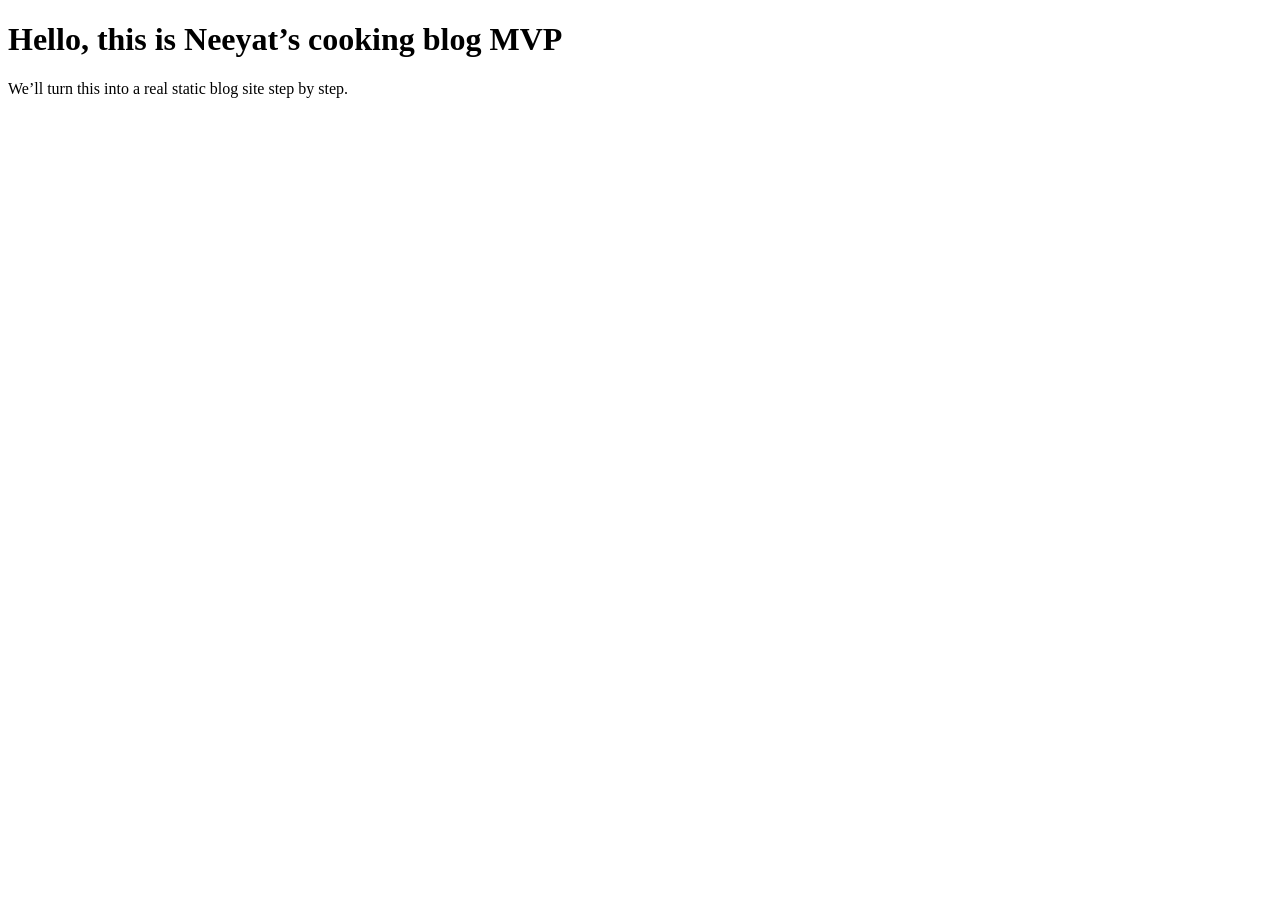
==== index.html @ 7d33772f "add minimal blog homepage" ====
<!DOCTYPE html>
<html lang="en">
<head>
  <meta charset="UTF-8" />
  <title>Neeyat Lotlikar | Cooking Blog</title>
</head>
<body>
  <h1>Hello, this is Neeyat’s cooking blog MVP</h1>
  <p>We’ll turn this into a real static blog site step by step.</p>
</body>
</html>
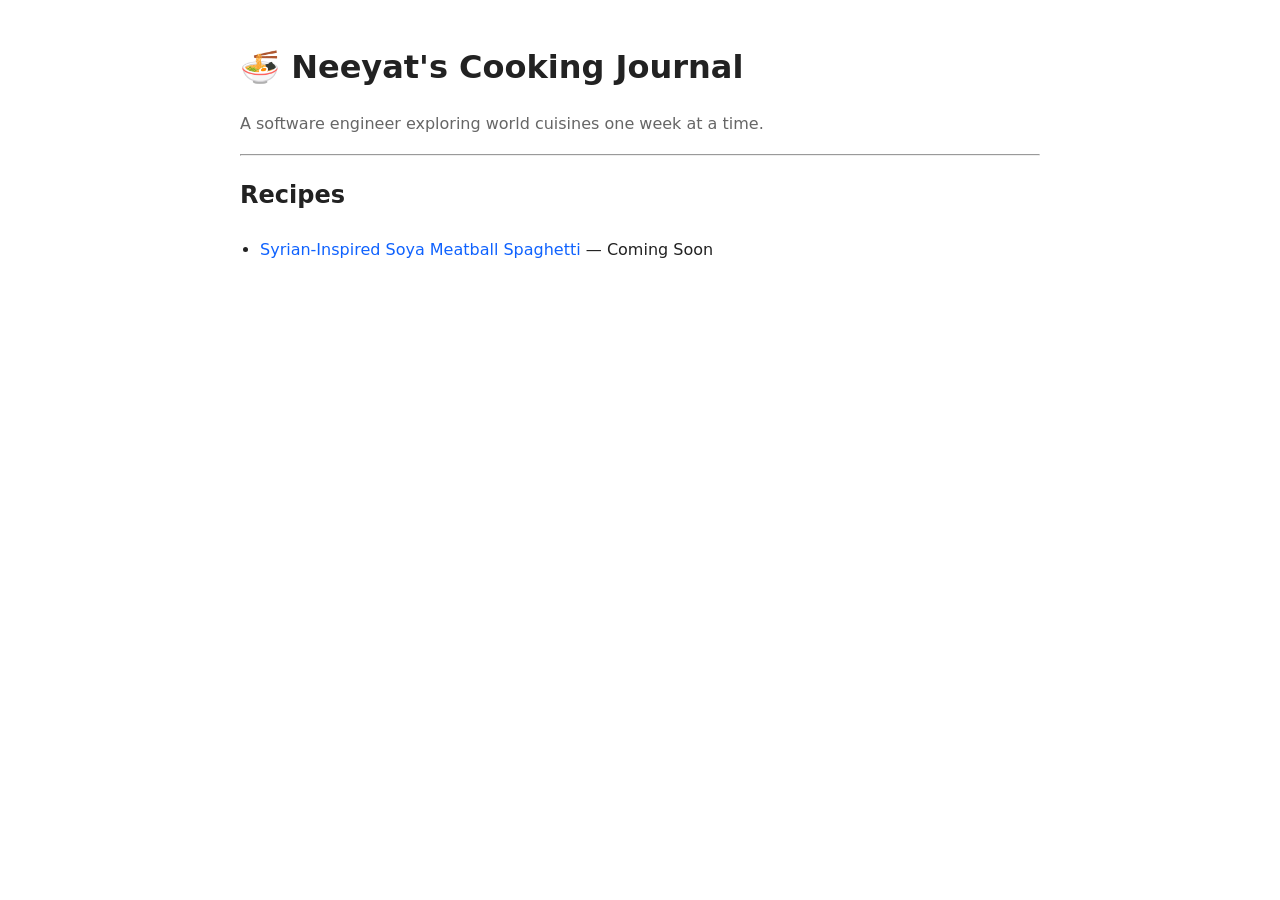
==== commit 26abf15b: "first journal entry added" ====
--- a/index.html
+++ b/index.html
@@ -1,11 +1,32 @@
-<!DOCTYPE html>
+<!doctype html>
 <html lang="en">
-<head>
-  <meta charset="UTF-8" />
-  <title>Neeyat Lotlikar | Cooking Blog</title>
-</head>
-<body>
-  <h1>Hello, this is Neeyat’s cooking blog MVP</h1>
-  <p>We’ll turn this into a real static blog site step by step.</p>
-</body>
+  <head>
+    <meta charset="UTF-8" />
+    <meta name="viewport" content="width=device-width, initial-scale=1.0" />
+    <title>Neeyat's Cooking Journal</title>
+
+    <link rel="stylesheet" href="style.css" />
+  </head>
+  <body>
+    <main>
+      <h1>🍜 Neeyat's Cooking Journal</h1>
+
+      <p class="intro">
+        A software engineer exploring world cuisines one week at a time.
+      </p>
+
+      <hr />
+
+      <h2>Recipes</h2>
+
+      <ul class="recipe-list">
+        <li>
+          <a href="recipes/soya-meatball-spaghetti.html"
+            >Syrian-Inspired Soya Meatball Spaghetti</a
+          >
+          <span>— Coming Soon</span>
+        </li>
+      </ul>
+    </main>
+  </body>
 </html>
--- a/style.css
+++ b/style.css
@@ -0,0 +1,36 @@
+body {
+  font-family: system-ui, sans-serif;
+  line-height: 1.7;
+  max-width: 800px;
+  margin: 40px auto;
+  padding: 0 20px;
+
+  background: #ffffff;
+  color: #222;
+}
+
+h1 {
+  margin-bottom: 0;
+}
+
+.intro {
+  color: #666;
+}
+
+.recipe-list {
+  padding-left: 20px;
+}
+
+a {
+  color: #0f62fe;
+  text-decoration: none;
+}
+
+a:hover {
+  text-decoration: underline;
+}
+
+img {
+  max-width: 100%;
+  border-radius: 8px;
+}
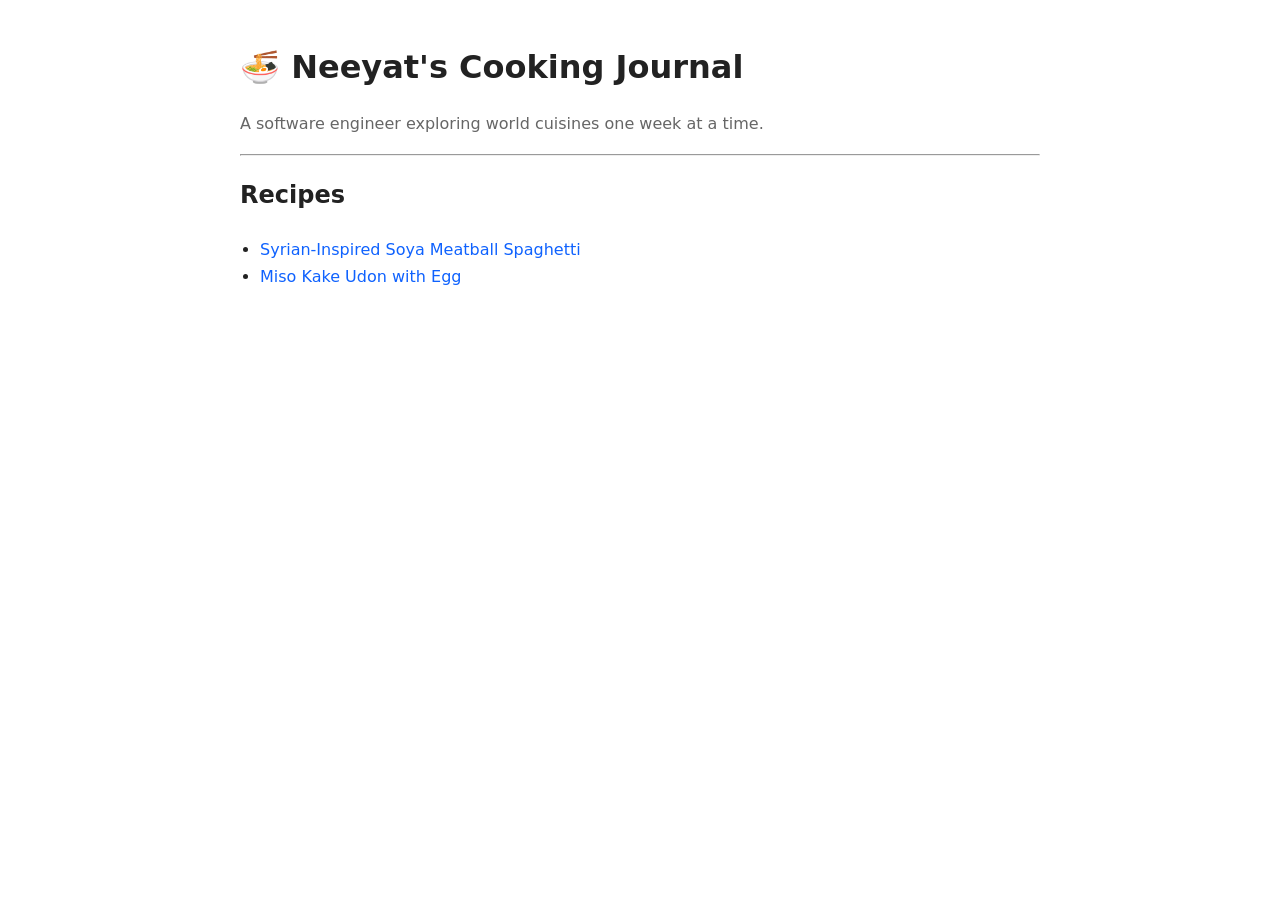
==== commit b3857d3b: "added missing home page inclusions" ====
--- a/index.html
+++ b/index.html
@@ -24,7 +24,9 @@
           <a href="recipes/soya-meatball-spaghetti.html"
             >Syrian-Inspired Soya Meatball Spaghetti</a
           >
-          <span>— Coming Soon</span>
+        </li>
+        <li>
+          <a href="recipes/miso-kake-udon-egg.html">Miso Kake Udon with Egg</a>
         </li>
       </ul>
     </main>
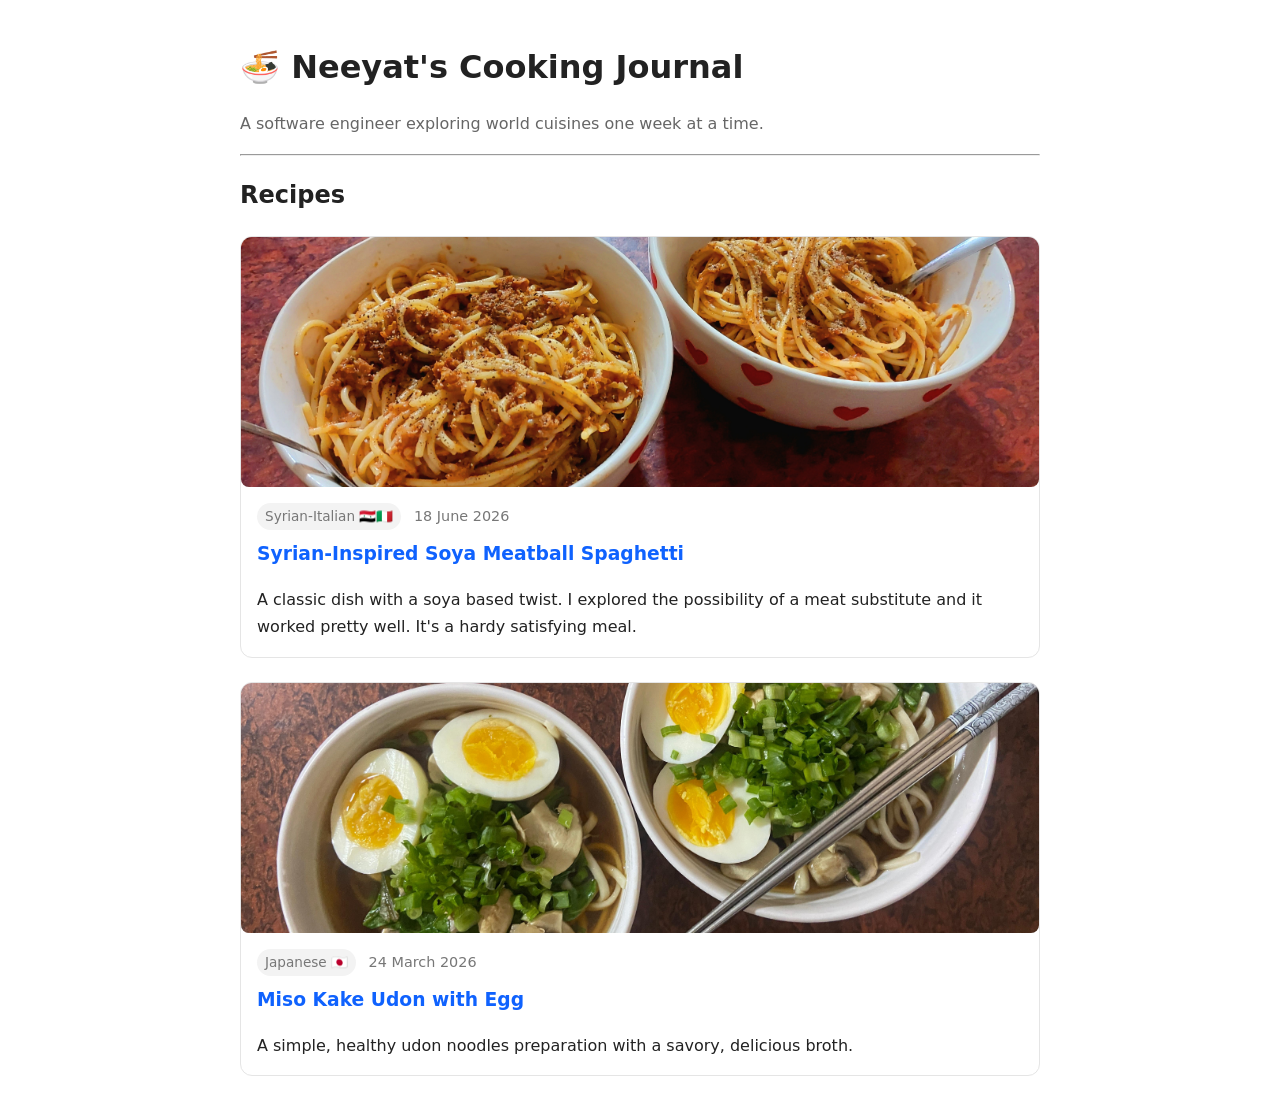
==== commit 2a6ea47b: "improved index page appearance" ====
--- a/index.html
+++ b/index.html
@@ -19,16 +19,62 @@
 
       <h2>Recipes</h2>
 
-      <ul class="recipe-list">
-        <li>
-          <a href="recipes/soya-meatball-spaghetti.html"
-            >Syrian-Inspired Soya Meatball Spaghetti</a
-          >
-        </li>
-        <li>
-          <a href="recipes/miso-kake-udon-egg.html">Miso Kake Udon with Egg</a>
-        </li>
-      </ul>
+      <div class="recipe-grid">
+        <article class="recipe-card">
+          <a href="recipes/soya-meatball-spaghetti.html">
+            <img
+              src="images/soya-meatball-spaghetti.jpg"
+              alt="Syrian-Inspired Soya Meatball Spaghetti"
+            />
+          </a>
+
+          <div class="recipe-content">
+            <div class="recipe-meta">
+              <span class="badge">Syrian-Italian 🇸🇾🇮🇹</span>
+              18 June 2026
+            </div>
+
+            <h3>
+              <a href="recipes/soya-meatball-spaghetti.html">
+                Syrian-Inspired Soya Meatball Spaghetti
+              </a>
+            </h3>
+
+            <p>
+              A classic dish with a soya based twist. I explored the possibility
+              of a meat substitute and it worked pretty well. It's a hardy
+              satisfying meal.
+            </p>
+          </div>
+        </article>
+
+        <article class="recipe-card">
+          <a href="recipes/miso-kake-udon-egg.html">
+            <img
+              src="images/miso-kake-udon-egg.jpg"
+              alt="Miso Kake Udon with Egg"
+            />
+          </a>
+
+          <div class="recipe-content">
+            <div class="recipe-meta">
+              <span class="badge">Japanese 🇯🇵</span>
+              24 March 2026
+            </div>
+
+            <h3>
+              <a href="recipes/miso-kake-udon-egg.html">
+                Miso Kake Udon with Egg
+              </a>
+            </h3>
+
+            <p>
+              A simple, healthy udon noodles preparation with a savory,
+              delicious broth.
+            </p>
+          </div>
+        </article>
+      </div>
     </main>
   </body>
 </html>
--- a/style.css
+++ b/style.css
@@ -34,3 +34,55 @@
   max-width: 100%;
   border-radius: 8px;
 }
+
+.recipe-grid {
+  display: grid;
+  gap: 24px;
+  margin-top: 20px;
+}
+
+.recipe-card {
+  border: 1px solid #e5e5e5;
+  border-radius: 12px;
+  overflow: hidden;
+  transition: transform 0.15s ease;
+}
+
+.recipe-card:hover {
+  transform: translateY(-2px);
+}
+
+.recipe-card img {
+  width: 100%;
+  height: 250px;
+  object-fit: cover;
+  display: block;
+}
+
+.recipe-content {
+  padding: 16px;
+}
+
+.recipe-meta {
+  font-size: 0.9rem;
+  color: #777;
+  margin-bottom: 8px;
+}
+
+.recipe-content h3 {
+  margin-top: 0;
+  margin-bottom: 10px;
+}
+
+.recipe-content p {
+  margin-bottom: 0;
+}
+
+.badge {
+  display: inline-block;
+  padding: 2px 8px;
+  border-radius: 999px;
+  background: #f3f3f3;
+  font-size: 0.85rem;
+  margin-right: 8px;
+}
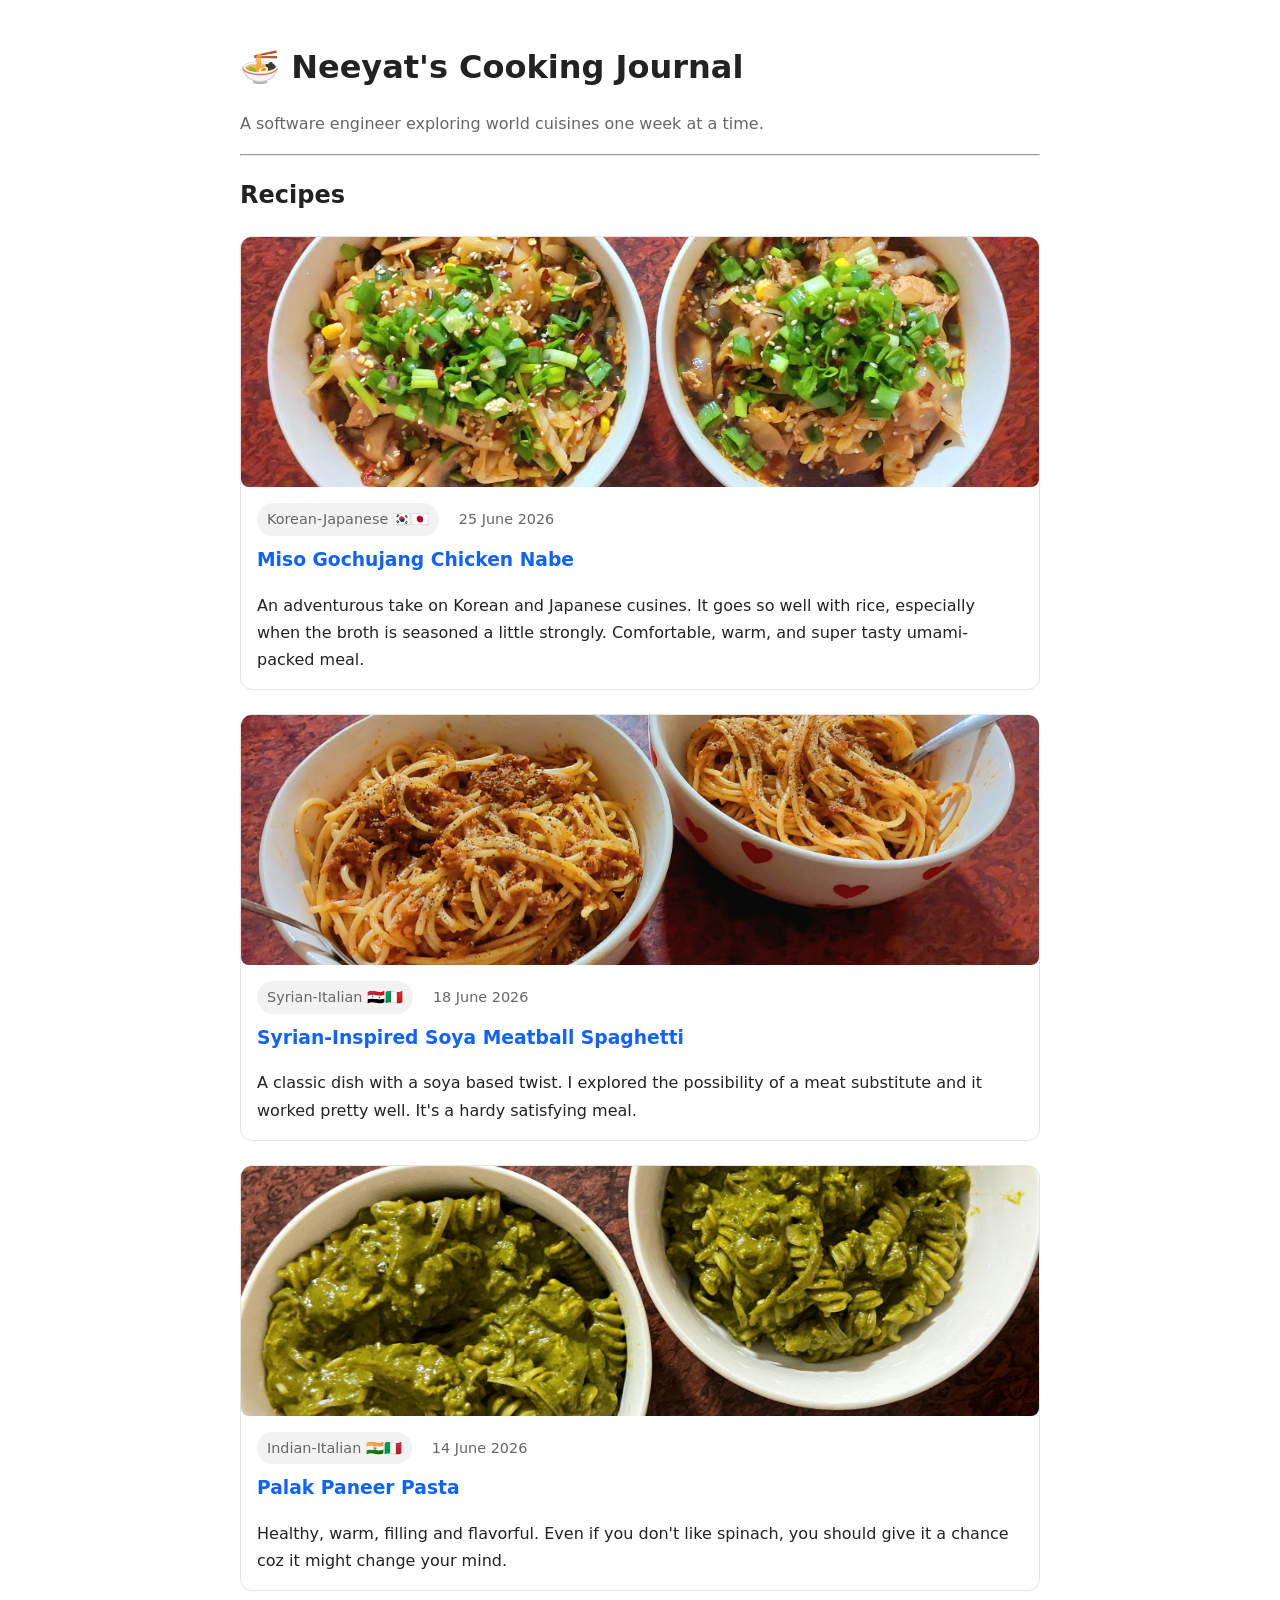
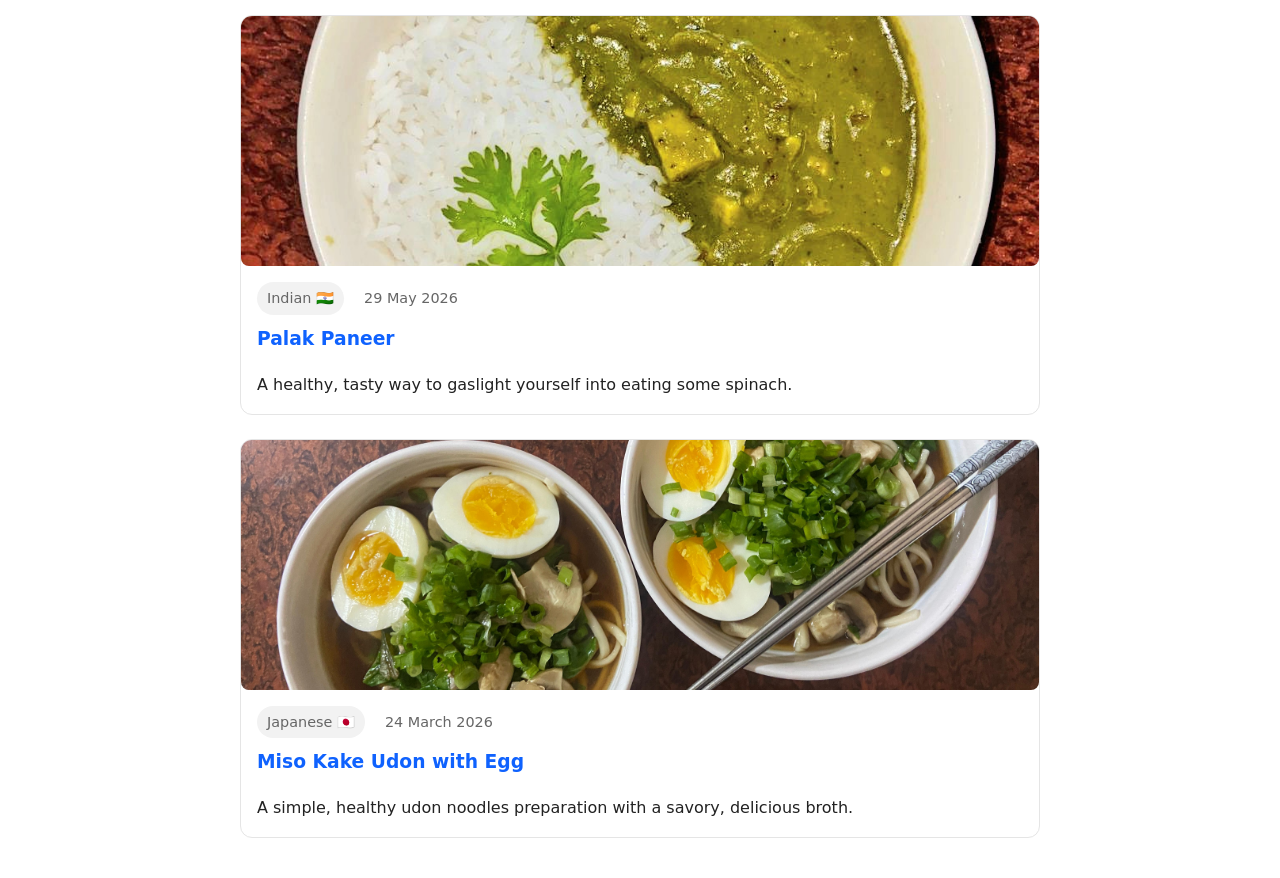
==== commit 5e07abe8: "added 3 recipes after my laptop was fixed" ====
--- a/index.html
+++ b/index.html
@@ -20,6 +20,34 @@
       <h2>Recipes</h2>
 
       <div class="recipe-grid">
+        <article class="recipe-card">
+          <a href="recipes/miso-gochujang-chicken-nabe.html">
+            <img
+              src="images/miso-gochujang-chicken-nabe.jpg"
+              alt="Miso Gochujang Chicken Nabe"
+            />
+          </a>
+
+          <div class="recipe-content">
+            <div class="recipe-meta">
+              <span class="badge">Korean-Japanese 🇰🇷🇯🇵</span>
+              25 June 2026
+            </div>
+
+            <h3>
+              <a href="recipes/miso-gochujang-chicken-nabe.html">
+                Miso Gochujang Chicken Nabe
+              </a>
+            </h3>
+
+            <p>
+              An adventurous take on Korean and Japanese cusines. It goes so
+              well with rice, especially when the broth is seasoned a little
+              strongly. Comfortable, warm, and super tasty umami-packed meal.
+            </p>
+          </div>
+        </article>
+
         <article class="recipe-card">
           <a href="recipes/soya-meatball-spaghetti.html">
             <img
@@ -44,6 +72,51 @@
               A classic dish with a soya based twist. I explored the possibility
               of a meat substitute and it worked pretty well. It's a hardy
               satisfying meal.
+            </p>
+          </div>
+        </article>
+
+        <article class="recipe-card">
+          <a href="recipes/palak-paneer-pasta.html">
+            <img src="images/palak-paneer-pasta.jpg" alt="Palak Paneer Pasta" />
+          </a>
+
+          <div class="recipe-content">
+            <div class="recipe-meta">
+              <span class="badge">Indian-Italian 🇮🇳🇮🇹</span>
+              14 June 2026
+            </div>
+
+            <h3>
+              <a href="recipes/palak-paneer-pasta.html"> Palak Paneer Pasta </a>
+            </h3>
+
+            <p>
+              Healthy, warm, filling and flavorful. Even if you don't like
+              spinach, you should give it a chance coz it might change your
+              mind.
+            </p>
+          </div>
+        </article>
+
+        <article class="recipe-card">
+          <a href="recipes/palak-paneer.html">
+            <img src="images/palak-paneer.jpg" alt="Palak Paneer" />
+          </a>
+
+          <div class="recipe-content">
+            <div class="recipe-meta">
+              <span class="badge">Indian 🇮🇳</span>
+              29 May 2026
+            </div>
+
+            <h3>
+              <a href="recipes/palak-paneer.html"> Palak Paneer </a>
+            </h3>
+
+            <p>
+              A healthy, tasty way to gaslight yourself into eating some
+              spinach.
             </p>
           </div>
         </article>
--- a/style.css
+++ b/style.css
@@ -86,3 +86,37 @@
   font-size: 0.85rem;
   margin-right: 8px;
 }
+
+.recipe-header img {
+  width: 100%;
+  border-radius: 12px;
+  margin-top: 16px;
+}
+
+.recipe-meta {
+  display: flex;
+  gap: 12px;
+  align-items: center;
+  flex-wrap: wrap;
+  color: #666;
+}
+
+.badge {
+  display: inline-block;
+  background: #f2f2f2;
+  padding: 4px 10px;
+  border-radius: 999px;
+  font-size: 0.9rem;
+}
+
+.journal-note {
+  background: #fafafa;
+  border: 1px solid #e5e5e5;
+  border-radius: 12px;
+  padding: 16px;
+  margin: 24px 0;
+}
+
+.journal-note ul {
+  margin-bottom: 0;
+}
